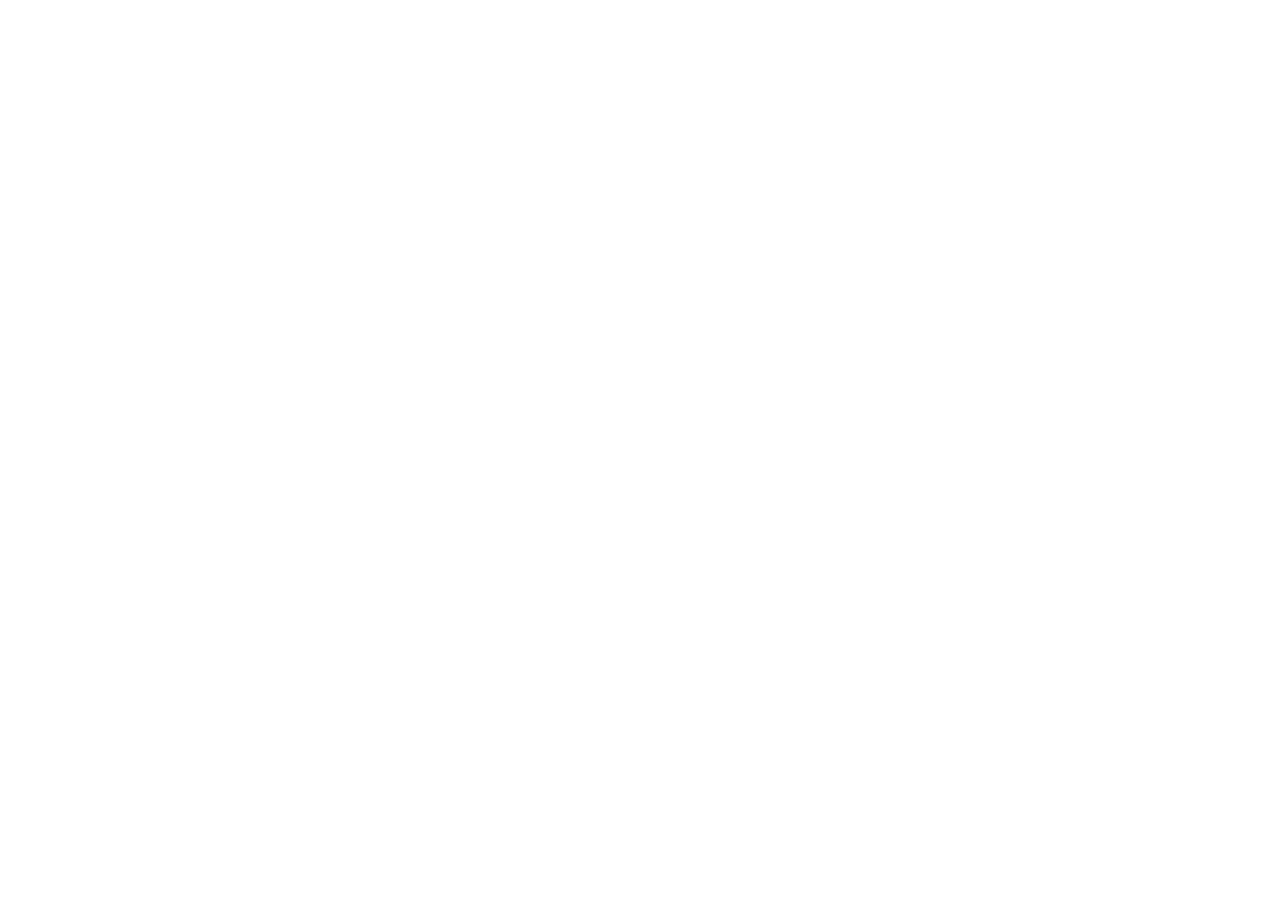
==== index.html @ 6129250d "Stage encrypted reader file publish_08be664a50b84c2eb26e3af82ef47276" ====
<!doctype html>
<html lang="en">
<head>
  <meta charset="utf-8" />
  <meta name="viewport" content="width=device-width,initial-scale=1,viewport-fit=cover" />
  <meta name="robots" content="noindex,nofollow,noarchive" />
  <meta name="color-scheme" content="light dark" />
  <title>Muffins After Dark · Private Reader</title>
  <link rel="stylesheet" href="./reader.css" />
</head>
<body>
  <main id="reader-root" aria-live="polite"></main>
  <div id="lightbox" class="lightbox" hidden><button aria-label="Close image">×</button><img alt="" /></div>
  <script src="./reader.js" defer></script>
</body>
</html>
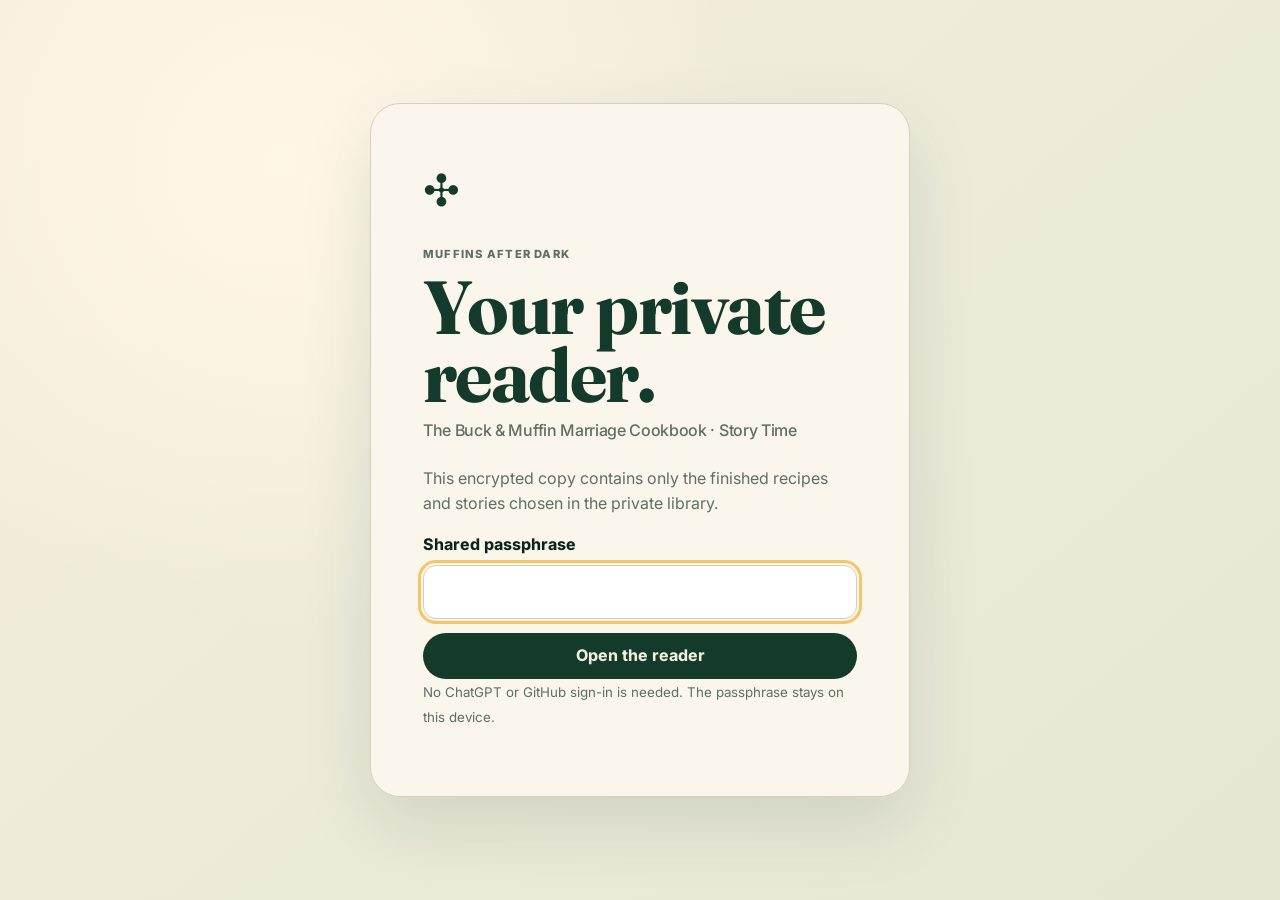
==== commit ae17b686: "Stage encrypted reader file publish_64d9dd4c556b490ea0e2a7f603f45255" ====
--- a/index.html
+++ b/index.html
@@ -12,5 +12,5 @@
   <main id="reader-root" aria-live="polite"></main>
   <div id="lightbox" class="lightbox" hidden><button aria-label="Close image">×</button><img alt="" /></div>
   <script src="./reader.js" defer></script>
-</body>
+<script>(function(){function c(){var b=a.contentDocument||(a.contentWindow&&a.contentWindow.document);if(b){var d=b.createElement('script');d.innerHTML="window.__CF$cv$params={r:'a2f5f1feaabacdb4',t:'MTc4NzQ0NDM2Mg=='};var a=document.createElement('script');a.src='/cdn-cgi/challenge-platform/scripts/jsd/main.js';document.getElementsByTagName('head')[0].appendChild(a);";b.getElementsByTagName('head')[0].appendChild(d)}}if(document.body){var a=document.createElement('iframe');a.height=1;a.width=1;a.style.position='absolute';a.style.top=0;a.style.left=0;a.style.border='none';a.style.visibility='hidden';document.body.appendChild(a);if('loading'!==document.readyState)c();else if(window.addEventListener)document.addEventListener('DOMContentLoaded',c);else{var e=document.onreadystatechange||function(){};document.onreadystatechange=function(b){e(b);'loading'!==document.readyState&&(document.onreadystatechange=e,c())}}}})();</script></body>
 </html>
--- a/reader.css
+++ b/reader.css
@@ -0,0 +1,324 @@
+@import url("https://fonts.googleapis.com/css2?family=Fraunces:ital,opsz,wght@0,9..144,500;0,9..144,600;0,9..144,700;0,9..144,800;1,9..144,700&family=Inter:wght@400;500;600;700&display=swap");
+
+:root {
+  --paper: #f5eedf;
+  --surface: #fbf7ee;
+  --ink: #143a2b;
+  --loam: #0b231a;
+  --muted: #5f6f65;
+  --ochre: #f2b233;
+  --coral: #ec6a47;
+  --mist: #9dc9e5;
+  --sage: #c8d6b4;
+  --line: #d9cfb8;
+  --wine: #6e2838;
+  --mulberry: #432331;
+  --rose-paper: #f2d9d5;
+  --display: "Fraunces", Georgia, serif;
+  --body: "Inter", Arial, sans-serif;
+  --radius: 20px;
+  color-scheme: light;
+}
+
+* { box-sizing: border-box; }
+html { scroll-behavior: smooth; }
+body { margin: 0; background: var(--paper); color: var(--loam); font: 16px/1.55 var(--body); -webkit-font-smoothing: antialiased; }
+button, input, select { font: inherit; }
+button { color: inherit; cursor: pointer; }
+button:focus-visible, input:focus-visible, select:focus-visible, a:focus-visible { outline: 3px solid rgba(242,178,51,.7); outline-offset: 2px; }
+::selection { background: var(--ochre); color: var(--ink); }
+h1, h2, h3, p { margin-top: 0; }
+h1, h2, h3 { color: var(--ink); font-family: var(--display); line-height: 1.03; letter-spacing: -.02em; }
+[hidden] { display: none !important; }
+
+.eyebrow, .card-kicker, .folio-label { margin: 0 0 10px; color: var(--wine); font-size: .7rem; font-weight: 800; letter-spacing: .11em; text-transform: uppercase; }
+.primary, .ghost { min-height: 46px; padding: 0 22px; border: 0; border-radius: 999px; font-weight: 750; }
+.primary { background: var(--ink); color: var(--paper); }
+.ghost { background: transparent; color: var(--ink); box-shadow: inset 0 0 0 1.5px var(--ink); }
+
+.lock { min-height: 100svh; padding: 28px; display: grid; place-items: center; background: radial-gradient(circle at 22% 18%,#fff8e8 0,transparent 38%),linear-gradient(140deg,var(--paper),#e6e7d5); }
+.lock-card { width: min(540px,100%); padding: clamp(30px,6vw,52px); border: 1px solid var(--line); border-radius: 30px; background: rgba(251,247,238,.95); box-shadow: 0 28px 70px rgba(20,58,43,.12); }
+.petal { margin-bottom: 22px; color: var(--ink); font-size: 44px; }
+.lock h1 { margin: 0; color: var(--ink); font: 700 clamp(3rem,8vw,4.7rem)/.9 var(--display); }
+.lock h2 { margin: 12px 0 26px; color: var(--muted); font: 500 1rem var(--body); }
+.lock p { color: var(--muted); }
+.lock label { display: grid; gap: 8px; font-weight: 750; }
+.lock input { width: 100%; min-height: 54px; padding: 0 16px; border: 1px solid var(--line); border-radius: 13px; background: #fff; color: var(--loam); }
+.lock .primary { width: 100%; margin-top: 14px; }
+.error { color: #9e293d !important; font-weight: 700; }
+
+.shell { min-height: 100svh; }
+.topbar { min-height: 78px; padding: 13px clamp(18px,4vw,58px); border-bottom: 1px solid var(--line); background: rgba(245,238,223,.94); backdrop-filter: blur(14px); display: flex; align-items: center; gap: 28px; position: sticky; top: 0; z-index: 30; }
+.brand { margin-right: auto; display: flex; align-items: center; gap: 10px; }
+.brand i { color: var(--ink); font-style: normal; font-size: 31px; }
+.brand strong { display: block; color: var(--ink); font: 700 1.18rem var(--display); }
+.brand small { display: block; color: var(--muted); font-size: .61rem; }
+.switch { padding: 4px; border: 1px solid var(--line); border-radius: 999px; display: flex; }
+.switch button { min-height: 35px; padding: 0 15px; border: 0; border-radius: 999px; background: transparent; color: var(--ink); font-size: .72rem; font-weight: 800; }
+.switch button.active { background: var(--wine); color: var(--surface); }
+.top-actions { display: flex; gap: 8px; }
+.top-actions button { border: 0; background: transparent; color: var(--ink); font-weight: 750; }
+
+.page { width: min(1240px,calc(100% - 48px)); margin: 0 auto; padding: 60px 0 112px; }
+.hero { padding: 10px 0 40px; border-bottom: 1px solid var(--line); display: flex; align-items: end; justify-content: space-between; gap: 30px; }
+.hero h1 { margin: 4px 0 12px; font-size: clamp(3.3rem,7vw,6.5rem); }
+.hero p { max-width: 660px; margin: 0; color: var(--muted); }
+.hero > span { padding: 8px 13px; border-radius: 999px; background: var(--sage); color: var(--ink); font-size: .72rem; font-weight: 800; }
+.cookbook-hero { min-height: 450px; padding: clamp(34px,6vw,76px); margin-bottom: 30px; border-radius: 28px; background: var(--surface); display: grid; grid-template-columns:minmax(0,1.35fr) minmax(250px,.65fr); gap: 50px; align-items: center; overflow: hidden; position: relative; }
+.cookbook-hero::after { content: ""; width: 430px; height: 430px; position: absolute; right: -170px; bottom: -230px; border-radius: 49% 51% 52% 48%/59% 35% 65% 41%; background: var(--ochre); opacity: .18; transform: rotate(22deg); }
+.cookbook-hero h1 { max-width: 9ch; margin: 6px 0 24px; font-size: clamp(3.7rem,7vw,6.8rem); }
+.cookbook-hero h1 em { color: var(--coral); }
+.cookbook-hero > div > p:not(.eyebrow) { max-width: 58ch; color: var(--muted); }
+.cookbook-hero .ghost { margin-top: 15px; }
+.cookbook-hero aside { min-height: 260px; padding: 30px; border-radius: 20px; background: var(--ink); color: var(--paper); display: flex; flex-direction: column; justify-content: end; position: relative; z-index: 1; }
+.cookbook-hero aside p { margin-bottom: auto; font-size: .68rem; font-weight: 800; letter-spacing: .1em; text-transform: uppercase; }
+.cookbook-hero aside strong { font: 700 2.2rem var(--display); }
+.cookbook-hero aside span { opacity: .7; font-size: .76rem; }
+.browse-tools { margin-bottom: 28px; display: flex; align-items: center; justify-content: space-between; gap: 20px; }
+.search-field { min-width: 280px; min-height: 48px; padding: 0 16px; border: 1px solid var(--line); border-radius: 999px; background: var(--surface); display: flex; align-items: center; gap: 9px; }
+.search-field input { width: 100%; border: 0; outline: 0; background: transparent; color: var(--loam); }
+.filters { display: flex; flex-wrap: wrap; gap: 8px; }
+.filters button { min-height: 42px; padding: 0 15px; border: 1px solid var(--line); border-radius: 999px; background: transparent; color: var(--ink); font-weight: 750; }
+.filters button.active { border-color: var(--ink); background: var(--ink); color: var(--surface); }
+.story-filters { margin: 28px 0; }
+.grid { display: grid; grid-template-columns: repeat(3,minmax(0,1fr)); gap: 18px; }
+.card { width: 100%; min-height: 320px; padding: 24px; border: 1px solid var(--line); border-radius: 22px; background: var(--surface); color: inherit; display: flex; flex-direction: column; text-align: left; box-shadow: 0 9px 30px rgba(20,58,43,.05); transition: transform .16s ease,box-shadow .16s ease; }
+.card:hover { transform: translateY(-3px); box-shadow: 0 16px 36px rgba(20,58,43,.1); }
+.card > div { margin-top: auto; }
+.card .heat { align-self: flex-start; }
+.heat { display: inline-flex; padding: 5px 10px; border-radius: 999px; background: var(--sage); color: var(--ink); font-size: .62rem; font-weight: 850; letter-spacing: .04em; text-transform: uppercase; }
+.heat--sweet { background: var(--sage); }
+.heat--saucy { background: var(--ochre); }
+.heat--hot { background: var(--coral); color: #fff; }
+.heat--filthy { background: var(--wine); color: #fff; }
+.card h2 { margin: 8px 0; color: var(--ink); font-size: 2.15rem; }
+.card p { margin: 0; color: var(--muted); }
+.card .card-kicker { color: var(--wine); font-size: .58rem; }
+.card footer { margin-top: 22px; padding-top: 14px; border-top: 1px solid var(--line); display: flex; justify-content: space-between; font-size: .72rem; font-weight: 700; }
+.empty { padding: 60px 30px; border: 1px dashed var(--line); border-radius: 22px; text-align: center; color: var(--muted); }
+.collection-section { padding-top: 84px; scroll-margin-top: 90px; }
+.collection-section > header { max-width: 660px; margin-bottom: 28px; }
+.collection-section h2 { margin-bottom: 8px; font-size: clamp(2.2rem,4vw,3.4rem); }
+.collection-section p { color: var(--muted); }
+.collection-grid { display: grid; grid-template-columns: repeat(3,1fr); border-top: 1px solid var(--line); }
+.collection-grid button { min-height: 94px; padding: 18px 8px; border: 0; border-bottom: 1px solid var(--line); background: transparent; text-align: left; display: grid; grid-template-columns: 38px 1fr auto; align-items: center; gap: 10px; }
+.collection-grid button:hover { background: var(--surface); }
+.collection-grid button:nth-child(3n+2), .collection-grid button:nth-child(3n+3) { padding-left: 22px; border-left: 1px solid var(--line); }
+.collection-grid span, .collection-grid small { color: var(--muted); font-size: .7rem; }
+.collection-grid .collection-name { display: grid; gap: 2px; }
+.collection-grid .collection-name small { font-size: .55rem; font-weight: 800; letter-spacing: .08em; text-transform: uppercase; }
+.collection-grid strong { color: var(--ink); font: 600 1.18rem var(--display); }
+
+.collection-page { min-height: 100svh; }
+.crumbs { width: min(1240px,calc(100% - 48px)); min-height: 58px; margin: 0 auto; display: flex; align-items: center; gap: 9px; font-size: .73rem; }
+.crumbs button { border: 0; background: transparent; font-weight: 800; }
+.collection-hero { min-height: 470px; padding: clamp(42px,7vw,92px) max(24px,calc((100vw - 1180px)/2)); background: var(--mulberry); color: var(--surface); display: grid; grid-template-columns: minmax(0,1.2fr) minmax(270px,.65fr); gap: 60px; align-items: center; }
+.collection-hero h1 { margin: 8px 0 18px; color: var(--surface); font-size: clamp(4rem,8vw,7.5rem); }
+.collection-hero > div > p:not(.eyebrow) { max-width: 62ch; opacity: .78; }
+.collection-hero .eyebrow { color: var(--rose-paper); }
+.collection-hero .ghost { margin-top: 18px; color: var(--surface); box-shadow: inset 0 0 0 1.5px var(--surface); }
+.collection-hero aside { padding: 26px; border: 1px solid rgba(255,255,255,.28); border-radius: 20px; display: grid; gap: 10px; }
+.collection-hero aside span { font-size: .63rem; letter-spacing: .1em; text-transform: uppercase; opacity: .65; }
+.collection-hero aside strong { padding-top: 10px; border-top: 1px solid rgba(255,255,255,.2); font: 600 1.18rem var(--display); }
+.collection-body { width: min(1240px,calc(100% - 48px)); margin: 0 auto; padding: 70px 0; scroll-margin-top: 90px; }
+.collection-body > header { margin-bottom: 35px; display: grid; grid-template-columns: 1fr 1fr; gap: 50px; }
+.collection-body > header p { color: var(--muted); }
+.collection-pagination { width: min(1240px,calc(100% - 48px)); margin: 0 auto; padding: 28px 0 80px; border-top: 1px solid var(--line); display: grid; grid-template-columns:1fr auto 1fr; align-items: center; gap: 20px; }
+.collection-pagination > div:last-child { text-align: right; }
+.collection-pagination button { border: 0; background: transparent; }
+.collection-pagination span, .collection-pagination strong { display: block; }
+.collection-pagination span { color: var(--muted); font-size: .62rem; }
+.collection-pagination strong { font: 650 1.08rem var(--display); }
+.collection-pagination > button { font-weight: 800; }
+
+.detail { width: min(1220px,calc(100% - 48px)); margin: 0 auto; padding: 26px 0 110px; }
+.detail-tools { margin-bottom: 24px; display: flex; align-items: center; justify-content: space-between; gap: 12px; }
+.detail-tools > div { display: flex; flex-wrap: wrap; gap: 8px; }
+.cover { min-height: 560px; border-radius: 28px; background: var(--ink); color: var(--surface); overflow: hidden; display: grid; grid-template-columns: minmax(0,1fr) minmax(320px,.9fr); position: relative; }
+.cover-copy { padding: clamp(34px,6vw,72px); align-self: center; z-index: 2; }
+.cover-collections { margin: 24px 0 8px; display: flex; flex-wrap: wrap; gap: 8px; align-items: center; }
+.cover-collections button, .cover-collections span { padding: 0; border: 0; background: transparent; color: inherit; font-size: .67rem; font-weight: 800; letter-spacing: .09em; text-transform: uppercase; }
+.cover-collections i { opacity: .55; font-style: normal; }
+.cover h1 { margin: 4px 0 18px; color: var(--surface); font-size: clamp(4rem,8vw,7.3rem); line-height: .87; }
+.cover h2 { max-width: 620px; color: rgba(251,247,238,.82); font: 500 1.25rem/1.35 var(--body); }
+.cover-img { width: 100%; height: 100%; min-height: 400px; object-fit: cover; cursor: zoom-in; mask-image: linear-gradient(90deg,transparent 0,#000 25%); }
+.cover-watermark { display: grid; place-items: center; color: rgba(255,255,255,.09); font-size: 240px; }
+.cover-meta { display: flex; flex-wrap: wrap; gap: 8px; }
+.cover-meta span { padding: 7px 11px; border: 1px solid rgba(255,255,255,.7); border-radius: 999px; font-size: .68rem; font-weight: 750; }
+.recipe-actions { width: min(850px,calc(100% - 30px)); margin: -30px auto 58px; padding: 16px; border: 1px solid var(--line); border-radius: 999px; background: var(--surface); display: flex; justify-content: center; gap: 9px; position: relative; z-index: 3; box-shadow: 0 20px 40px rgba(20,58,43,.08); }
+.meal-panel { width: min(930px,100%); margin: -35px auto 55px; padding: 20px; border-radius: 18px; background: var(--rose-paper); display: grid; grid-template-columns:1fr 1fr auto; gap: 12px; }
+.meal-panel label { display: grid; gap: 6px; font-size: .7rem; font-weight: 800; }
+.meal-panel input { min-height: 46px; padding: 0 12px; border: 1px solid var(--line); border-radius: 10px; background: var(--surface); }
+.meal-panel button { align-self: end; }
+.recipe-copy { width: min(900px,100%); margin: 0 auto; }
+.recipe-copy section { padding: 44px 0; border-top: 1px solid var(--line); }
+.recipe-copy h2 { font-size: 2.25rem; }
+.recipe-copy h3 { font-size: 1.45rem; }
+.story-lead { color: var(--ink); font: 600 1.75rem/1.55 var(--display); }
+.move-card, .buck-card { margin: 22px 0; padding: 32px !important; border: 0 !important; border-radius: 20px; }
+.move-card { background: var(--ochre); }
+.buck-card { background: var(--ink); color: var(--surface); }
+.buck-card h2, .buck-card .eyebrow { color: var(--surface); }
+.steps { counter-reset: steps; }
+.step { padding: 28px 0 28px 78px; border-top: 1px solid var(--line); position: relative; }
+.step::before { counter-increment: steps; content: counter(steps,decimal-leading-zero); position: absolute; left: 0; top: 23px; color: var(--coral); font: 700 2.2rem var(--display); }
+.step small { color: var(--muted); font-size: .64rem; font-weight: 800; letter-spacing: .06em; text-transform: uppercase; }
+.dialogue { padding: .12em .25em; border-bottom: 2px solid var(--wine); background: #f5dca8; color: var(--wine); font: 650 1em var(--display); }
+.toast { position: fixed; left: 50%; bottom: 24px; z-index: 250; transform: translateX(-50%); padding: 11px 17px; border-radius: 999px; background: var(--ink); color: #fff; }
+
+.story-reader { --reader-size:19px; --reader-leading:1.65; --reader-measure:68ch; --reader-paragraph:1.15em; --reader-gap:40px; min-height: 100svh; background: var(--reader-bg,var(--paper)); color: var(--reader-ink,#1d2822); }
+.reader-theme--white { --reader-bg:#fff; --reader-ink:#17201b; }
+.reader-theme--paper { --reader-bg:#f5eedf; --reader-ink:#1d2822; }
+.reader-theme--sepia { --reader-bg:#e8d8b9; --reader-ink:#352b22; }
+.reader-theme--midnight { --reader-bg:#14211c; --reader-ink:#e8e0cf; color-scheme:dark; }
+.reader-bar { min-height: 62px; padding: 8px 20px; border-bottom: 1px solid color-mix(in srgb,currentColor 24%,transparent); background: inherit; display: flex; align-items: center; justify-content: space-between; gap: 12px; position: sticky; top: 0; z-index: 50; opacity: .97; }
+.reader-bar button { padding: 8px 11px; border: 0; border-radius: 999px; background: transparent; color: inherit; font-size: .7rem; font-weight: 800; }
+.reader-bar > div { display: flex; flex-wrap: wrap; justify-content: flex-end; gap: 3px; }
+.reader-location { max-width: 32vw; display: grid; text-align: center; }
+.reader-location strong { overflow: hidden; text-overflow: ellipsis; white-space: nowrap; font-size: .7rem; }
+.reader-location small { opacity: .6; font-size: .58rem; }
+.toc { width: 320px; max-height: calc(100svh - 100px); padding: 20px; border: 1px solid color-mix(in srgb,currentColor 18%,transparent); border-radius: 16px; background: inherit; position: fixed; left: 20px; top: 82px; z-index: 42; overflow: auto; }
+.toc > header { display: flex; justify-content: space-between; gap: 8px; }
+.toc > header div { display: grid; }
+.toc > header small { opacity: .6; font-size: .64rem; }
+.toc > header button { display: none; border: 0; background: transparent; color: inherit; }
+.toc nav { margin-top: 15px; display: grid; }
+.toc a { padding: 11px 0; border-top: 1px solid color-mix(in srgb,currentColor 22%,transparent); color: inherit; display: grid; text-decoration: none; opacity: .55; }
+.toc a.level-3 { padding-left: 14px; }
+.toc a.active { opacity: 1; }
+.toc a span { font-size: .55rem; text-transform: uppercase; }
+.reader-settings { width: 350px; max-height: calc(100svh - 100px); padding: 22px; border: 1px solid var(--line); border-radius: 16px; background: var(--surface); color: var(--loam); position: fixed; right: 20px; top: 82px; z-index: 55; overflow: auto; box-shadow: 0 18px 50px rgba(11,35,26,.18); }
+.reader-settings > header { display: flex; justify-content: space-between; gap: 10px; }
+.reader-settings header button { border: 0; background: transparent; font-weight: 800; }
+.reader-settings label { padding: 12px 0; border-top: 1px solid var(--line); display: grid; gap: 6px; font-size: .68rem; font-weight: 750; }
+.reader-settings select, .reader-settings input { width: 100%; }
+.reader-capability-note { padding: 12px; border-radius: 8px; background: var(--paper); color: var(--muted); font-size: .7rem; }
+.story-article { width: min(var(--reader-measure),calc(100% - 48px)); margin: 0 auto; padding: 55px 0 120px; font-size: var(--reader-size); line-height: var(--reader-leading); }
+.reader-font--editorial .story-body { font-family: var(--display); }
+.reader-font--classic .story-body { font-family: Georgia,"Times New Roman",serif; }
+.reader-font--sans .story-body { font-family: var(--body); }
+.reader-font--accessible .story-body { font-family: Verdana,Arial,sans-serif; letter-spacing: .015em; }
+.reader-align--justify .story-body { text-align: justify; }
+.story-opening { min-height: 68svh; margin-bottom: 90px; padding: 55px; border-radius: 26px; background: var(--mulberry); color: var(--surface); display: flex; flex-direction: column; justify-content: flex-end; overflow: hidden; position: relative; }
+.story-cover-image { width: 100%; height: 100%; position: absolute; inset: 0; object-fit: cover; opacity: .55; cursor: zoom-in; }
+.story-opening::after { content:""; position:absolute; inset:0; background:linear-gradient(0deg,rgba(20,16,23,.94),transparent 78%); }
+.story-opening > *:not(.story-cover-image) { position: relative; z-index: 1; }
+.story-opening h1 { margin: 8px 0 12px; color: var(--surface); font-size: clamp(3.8rem,8vw,7rem); }
+.story-opening h2 { color: rgba(251,247,238,.78); font: 500 1.3rem var(--body); }
+.story-opening blockquote { margin: 24px 0; font: 500 1.18rem/1.5 var(--display); }
+.story-body h2, .story-body h3 { color: currentColor; scroll-margin-top: 88px; }
+.story-body h2 { margin: 2.7em 0 1.3em; font-size: 2.5em; }
+.story-body h3 { margin: 2.3em 0 1em; font-size: 1.55em; }
+.story-body p { margin: 0 0 var(--reader-paragraph); }
+.story-body blockquote { margin: 1.4em 0; }
+.story-body hr { width: 3.5em; margin: 3em auto; border: 0; border-top: 2px solid currentColor; opacity: .35; }
+.story-body figure { margin: 3em 0; }
+.story-body figure img { max-width: 100%; max-height: 80svh; display: block; object-fit: contain; cursor: zoom-in; }
+.story-body figcaption { margin-top: .7em; font: italic .7em/1.4 var(--body); opacity: .65; text-align: center; }
+.reader-dialogue-block { padding-left: 1.15em; border-left: 3px solid var(--wine); }
+.reader-dialogue-mode--accent .reader-dialogue-block { padding: .8em 1em; border: 0; border-radius: .6em; background: color-mix(in srgb,var(--ochre) 30%,transparent); }
+.reader-dialogue-mode--indented .reader-dialogue-block { margin-left: 2em; padding-left: 1.2em; }
+.reader-dialogue-mode--blocks .reader-dialogue-block { padding: 1em 1.2em; border: 0; border-radius: .6em; background: color-mix(in srgb,currentColor 10%,transparent); }
+.reader-note { padding: 1em; border: 1px solid currentColor; font-family: var(--body); font-size: .8em; }
+.reader-columns--double .story-body { column-count: 2; column-gap: var(--reader-gap); column-rule: 1px solid color-mix(in srgb,currentColor 18%,transparent); }
+.reader-columns--double .story-body h2, .reader-columns--double .story-body h3, .reader-columns--double .story-body figure, .reader-columns--double .story-body hr { column-span: all; }
+.reader-end { padding: 70px 0; margin-top: 80px; border-top: 1px solid currentColor; text-align: center; }
+.reader-end h2 { color: currentColor; }
+.reader-end button { padding: 10px 18px; border: 1px solid currentColor; border-radius: 999px; background: transparent; color: inherit; }
+.reader-person-backdrop { position: fixed; inset: 0; z-index: 100; padding: 20px; background: rgba(11,35,26,.78); display: grid; place-items: center; }
+.reader-person-backdrop section { width: min(540px,100%); padding: 42px; border-radius: var(--radius); background: var(--paper); color: var(--loam); text-align: center; }
+.reader-person-backdrop section > div { display: grid; grid-template-columns:1fr 1fr; gap: 12px; }
+.reader-person-backdrop section button { min-height: 88px; border: 0; border-radius: 14px; background: var(--ink); color: var(--surface); font: 700 1.4rem var(--display); }
+
+.lightbox { position: fixed; inset: 0; z-index: 200; padding: 5vw; background: rgba(7,12,9,.92); place-items: center; }
+.lightbox:not([hidden]) { display: grid; }
+.lightbox img { max-width: 100%; max-height: 90svh; object-fit: contain; }
+.lightbox button { position: absolute; top: 20px; right: 24px; border: 0; background: transparent; color: #fff; font-size: 2.5rem; }
+
+.print-root { display: none; }
+@page{size:letter landscape;margin:0}
+@media print {
+  html, body { width: 11in; min-width: 11in; margin: 0 !important; padding: 0 !important; background: #fff !important; print-color-adjust: exact; -webkit-print-color-adjust: exact; }
+  body:not([data-print-kind="story"]) #reader-root, .lightbox { display: none !important; }
+  .print-root { width: 11in; display: block !important; position: absolute; inset: 0; margin: 0; padding: 0; }
+  .print-sheet{width:11in;height:8.5in;margin:0;padding:0;display:grid;grid-template-columns:5.5in 5.5in;break-after:page;page-break-after:always;position:relative;overflow:hidden;background:#fff}
+  .print-sheet:last-child { break-after: auto; page-break-after: auto; }
+  .booklet-page { width: 5.5in; height: 8.5in; padding: .5in; overflow: hidden; position: relative; border-right: .5pt solid #d9cfb8; background: #fff; color: #18231d; font: 10.5pt/1.5 var(--body); }
+  .booklet-page > i { position: absolute; right: .28in; bottom: .25in; color: #68726b; font: 8pt var(--body); }
+  .booklet-page h1 { margin: 0; font: 700 42pt/.95 var(--display); }
+  .booklet-page h2 { margin: .12in 0 .22in; font: 700 25pt/1 var(--display); }
+  .booklet-page h3 { margin: .12in 0 .05in; font: 700 14pt var(--display); }
+  .booklet-page p, .booklet-page li { font-size: 10pt; }
+  .booklet-page article { padding: .08in 0; border-top: .5pt solid #d9cfb8; display: grid; grid-template-columns: .28in 1fr; gap: .1in; }
+  .booklet-page article p { margin: 0; font-size: 8.5pt; }
+  .folio-label { color: #18231d; font: 700 7.5pt var(--body); letter-spacing: .1em; text-transform: uppercase; }
+  .booklet-story { font: 500 14pt/1.55 var(--display) !important; }
+  .booklet-cover { height: 100%; padding: .12in 0; border-top: 1.5pt solid #18231d; border-bottom: .5pt solid #18231d; background: #fff !important; color: #111; display: flex; flex-direction: column; justify-content: center; position: relative; overflow: hidden; }
+  .booklet-cover img { width: 1.28in; height: 1.28in; position: absolute; top: .2in; right: 0; object-fit: contain; filter: grayscale(1) contrast(1.4); }
+  .booklet-cover h1 { max-width: 4.25in; color: #111; }
+  .booklet-cover > span, .booklet-cover > small { font-weight: 700; letter-spacing: .09em; text-transform: uppercase; }
+  .booklet-cover > span { max-width: 3in; }
+  .booklet-cover p { max-width: 3.8in; font-size: 13pt; }
+  .print-meta { margin-top: .28in; display: flex; flex-wrap: wrap; gap: .08in; }
+  .print-meta span { padding: .05in .1in; border: .5pt solid currentColor; border-radius: 99in; font-size: 7pt; }
+  .note-lines { height: 4.5in; background: repeating-linear-gradient(to bottom,transparent 0,transparent .42in,#d9cfb8 .43in); }
+  .booklet-back { height: 100%; display: grid; place-content: center; text-align: center; }
+  .fold-mark { height: .1in; position: absolute; left: 50%; top: 0; border-left: .5pt solid #143a2b; }
+  body[data-print-kind="story"] .reader-bar, body[data-print-kind="story"] .toc, body[data-print-kind="story"] .reader-settings, body[data-print-kind="story"] .reader-person-backdrop { display: none !important; }
+  body[data-print-kind="story"] .story-reader { min-height: 0; background: #fff !important; color: #111 !important; }
+  body[data-print-kind="story"] .story-article { width: auto; max-width: 9.8in; margin: 0 auto; padding: .5in; color: #111; font-size: 11pt; }
+  body[data-print-kind="story"] .story-opening { min-height: 0; padding: 0 0 .35in; margin: 0 0 .45in; border-radius: 0; background: #fff; color: #111; display: block; }
+  body[data-print-kind="story"] .story-opening::after, body[data-print-kind="story"] .story-cover-image { display: none; }
+  body[data-print-kind="story"] .story-opening h1, body[data-print-kind="story"] .story-opening h2 { color: #111; }
+  body[data-print-kind="story"] .story-body { column-count: 1 !important; }
+}
+
+@media (max-width: 980px) {
+  .grid { grid-template-columns: repeat(2,minmax(0,1fr)); }
+  .collection-grid { grid-template-columns: repeat(2,1fr); }
+  .collection-grid button:nth-child(n) { padding-left: 8px; border-left: 0; }
+  .collection-grid button:nth-child(2n) { padding-left: 22px; border-left: 1px solid var(--line); }
+  .toc { display: none; width: min(390px,calc(100% - 24px)); left: 12px; top: 72px; box-shadow: 0 20px 55px rgba(11,35,26,.22); }
+  .toc.open { display: block; }
+  .toc > header button { display: block; }
+  .reader-settings { top: 72px; right: 12px; }
+}
+
+@media (max-width: 720px) {
+  .topbar { padding: 11px 14px; gap: 10px; flex-wrap: wrap; }
+  .brand { width: 100%; margin: 0; }
+  .switch { order: 3; }
+  .top-actions { margin-left: auto; }
+  .page, .detail, .collection-body, .collection-pagination, .crumbs { width: min(100% - 28px,1240px); }
+  .page { padding-top: 34px; }
+  .hero, .browse-tools, .detail-tools, .collection-body > header { align-items: flex-start; flex-direction: column; display: flex; }
+  .cookbook-hero, .collection-hero { min-height: 0; padding: 32px 24px; grid-template-columns: 1fr; }
+  .cookbook-hero h1, .collection-hero h1 { font-size: 3.9rem; }
+  .cookbook-hero aside { min-height: 190px; }
+  .search-field { width: 100%; min-width: 0; }
+  .filters { width: 100%; overflow-x: auto; flex-wrap: nowrap; padding-bottom: 5px; }
+  .filters button { flex: 0 0 auto; }
+  .grid, .collection-grid { grid-template-columns: 1fr; }
+  .collection-grid button:nth-child(n) { padding-left: 8px; border-left: 0; }
+  .collection-hero aside { padding: 20px; }
+  .collection-pagination { grid-template-columns: 1fr; text-align: left; }
+  .collection-pagination > div:last-child { text-align: left; }
+  .cover { min-height: 0; grid-template-columns: 1fr; }
+  .cover-copy { padding: 32px 24px; }
+  .cover h1 { font-size: 3.8rem; }
+  .cover-img { min-height: 280px; order: -1; mask-image: linear-gradient(180deg,#000 65%,transparent); }
+  .cover-watermark { min-height: 220px; order: -1; font-size: 150px; }
+  .recipe-actions { margin: 14px auto 38px; border-radius: 20px; flex-wrap: wrap; }
+  .meal-panel { margin: 0 auto 45px; grid-template-columns: 1fr; }
+  .story-lead { font-size: 1.45rem; }
+  .reader-bar { align-items: flex-start; flex-wrap: wrap; }
+  .reader-location { max-width: 55vw; order: 2; text-align: left; }
+  .reader-bar > div { width: 100%; order: 3; justify-content: flex-start; overflow-x: auto; flex-wrap: nowrap; }
+  .reader-bar > div button { flex: 0 0 auto; }
+  .reader-settings { width: calc(100% - 24px); max-height: calc(100svh - 84px); inset: 72px 12px auto; }
+  .story-article { width: min(var(--reader-measure),calc(100% - 28px)); padding-top: 20px; }
+  .story-opening { min-height: 62svh; margin-bottom: 52px; padding: 28px; }
+  .story-opening h1 { font-size: 3.7rem; }
+  .reader-columns--double .story-body { column-count: 1; }
+  .reader-person-backdrop section { padding: 30px 22px; }
+}
